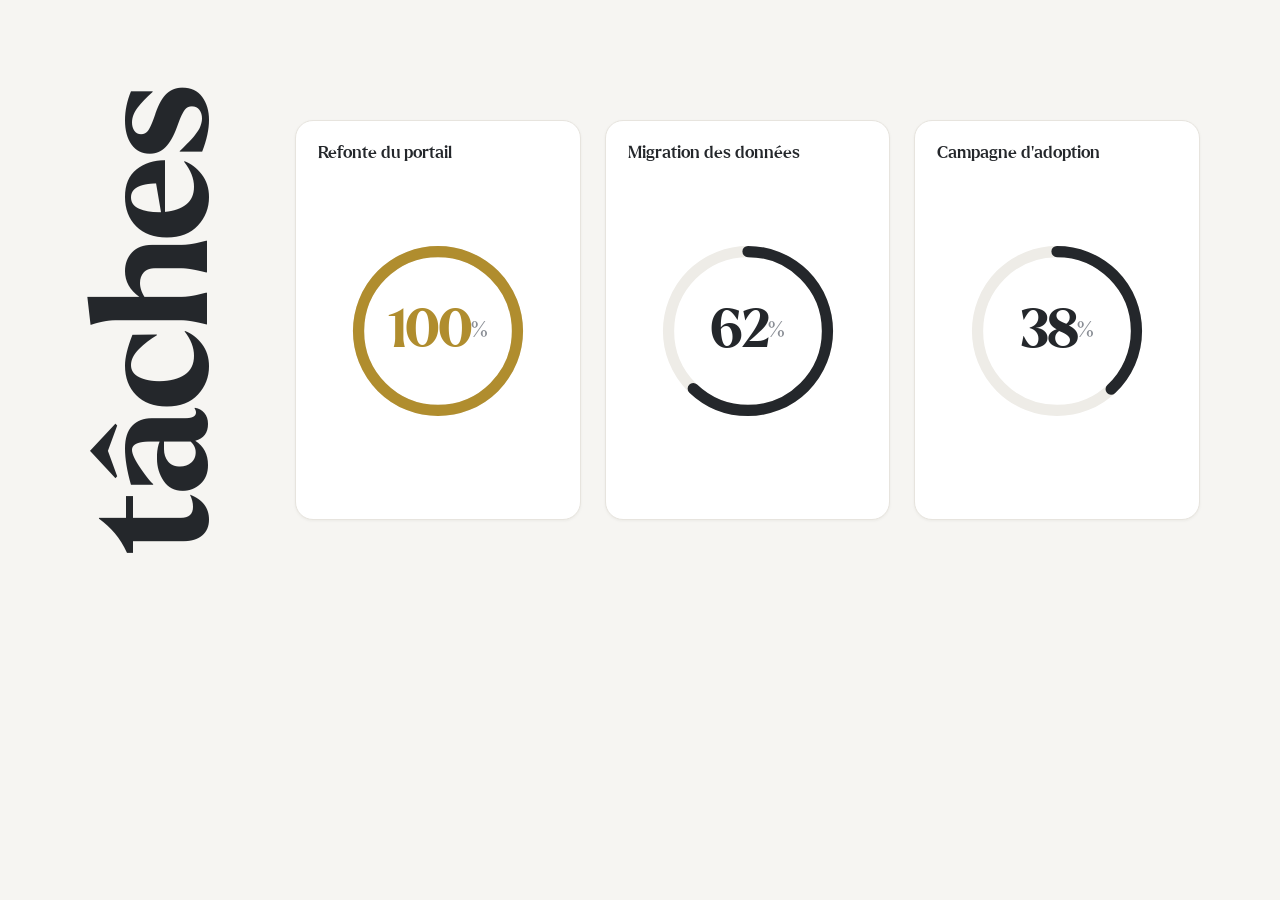
==== assets/og-card.html @ 3244e7fd "Carte sociale du dépôt Reprend le langage visuel de la page — titre vertical en Larken et jauges cir" ====
<!DOCTYPE html><html lang="fr"><head><meta charset="utf-8"><style>
  /* Larken — fontes fournies par l'utilisateur, embarquées en base64 */
  @font-face {
    font-family: 'Larken';
    font-weight: 400;
    font-style: normal;
    font-display: swap;
    src: url([data-uri]) format('woff2');
  }
  @font-face {
    font-family: 'Larken';
    font-weight: 500 600;
    font-style: normal;
    font-display: swap;
    src: url([data-uri]) format('woff2');
  }
  @font-face {
    font-family: 'Larken';
    font-weight: 700 900;
    font-style: normal;
    font-display: swap;
    src: url([data-uri]) format('woff2');
  }

:root { --bg:#f6f5f2; --panel:#fff; --edge:#e7e4de; --ink:#24272b;
         --dim:#8b8f96; --track:#eeece7; --gold:#b08d2e; }
* { margin:0; padding:0; box-sizing:border-box; }
body { width:1280px; height:640px; background:var(--bg); color:var(--ink);
        font-family:'Larken',Georgia,serif; display:flex; align-items:center;
        gap:55px; padding:0 80px; overflow:hidden; }   /* 80px = zone sûre du gabarit */

.mot { writing-mode:vertical-rl; transform:rotate(180deg); font-size:160px;
        font-weight:700; line-height:1; letter-spacing:-.02em; flex-shrink:0; }

.grille { display:flex; gap:24px; flex:1; }
.carte { flex:1; height:400px; background:var(--panel); border:1px solid var(--edge);
          border-radius:18px; padding:22px; display:flex; flex-direction:column;
          box-shadow:0 1px 3px rgba(30,30,25,.05); }
.titre-carte { font-size:17px; font-weight:600; line-height:1.3; }

.jauge { position:relative; width:190px; aspect-ratio:1; margin:auto; }
.jauge svg { width:100%; height:100%; display:block; }
.valeur { position:absolute; inset:0; display:flex; align-items:center;
           justify-content:center; font-size:53px; font-weight:700;
           letter-spacing:-.037em; font-variant-numeric:tabular-nums; }
.unite { font-size:.42em; font-weight:500; color:var(--dim);
          letter-spacing:0; vertical-align:.83em; }
</style></head><body>
<div class="mot">tâches</div>
<div class="grille">
<div class="carte"><div class="titre-carte">Refonte du portail</div><div class="jauge">
      <svg viewBox="0 0 220 220">
        <circle cx="110" cy="110" r="92" fill="none" stroke="var(--track)" stroke-width="13"/>
        <circle cx="110" cy="110" r="92" fill="none" stroke="var(--gold)" stroke-width="13"
                stroke-linecap="round" transform="rotate(-90 110 110)"
                stroke-dasharray="578.05" stroke-dashoffset="0.00"/>
      </svg>
      <div class="valeur" style="color:var(--gold)">100<span class="unite">%</span></div>
    </div></div>
<div class="carte"><div class="titre-carte">Migration des données</div><div class="jauge">
      <svg viewBox="0 0 220 220">
        <circle cx="110" cy="110" r="92" fill="none" stroke="var(--track)" stroke-width="13"/>
        <circle cx="110" cy="110" r="92" fill="none" stroke="var(--ink)" stroke-width="13"
                stroke-linecap="round" transform="rotate(-90 110 110)"
                stroke-dasharray="578.05" stroke-dashoffset="219.66"/>
      </svg>
      <div class="valeur" style="color:var(--ink)">62<span class="unite">%</span></div>
    </div></div>
<div class="carte"><div class="titre-carte">Campagne d'adoption</div><div class="jauge">
      <svg viewBox="0 0 220 220">
        <circle cx="110" cy="110" r="92" fill="none" stroke="var(--track)" stroke-width="13"/>
        <circle cx="110" cy="110" r="92" fill="none" stroke="var(--ink)" stroke-width="13"
                stroke-linecap="round" transform="rotate(-90 110 110)"
                stroke-dasharray="578.05" stroke-dashoffset="358.39"/>
      </svg>
      <div class="valeur" style="color:var(--ink)">38<span class="unite">%</span></div>
    </div></div>
</div>
</body></html>
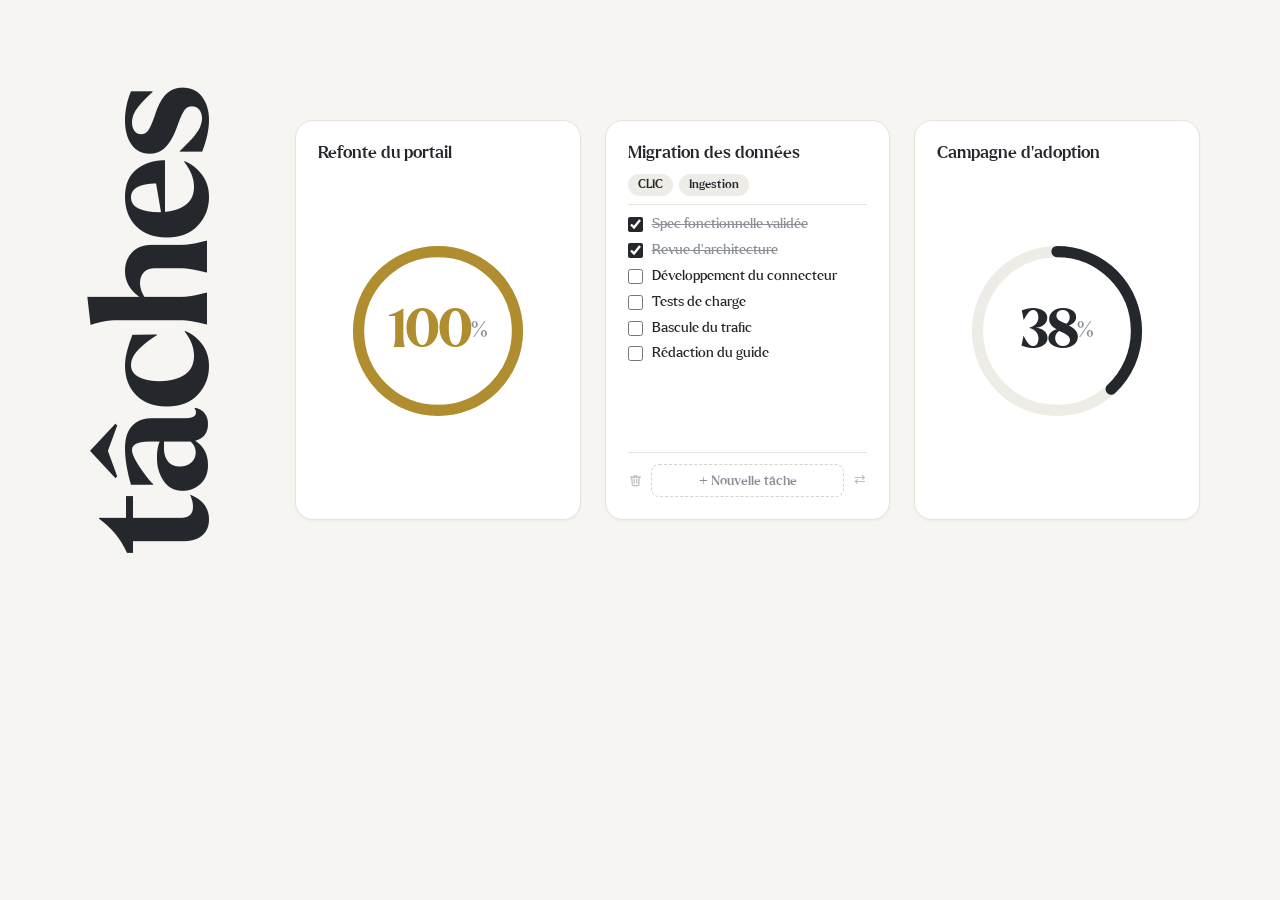
==== commit 823bdd2c: "Carte sociale : montrer le verso d une carte La vignette ne montrait que des jauges : rien ne laissa" ====
--- a/assets/og-card.html
+++ b/assets/og-card.html
@@ -23,7 +23,7 @@
   }
 
 :root { --bg:#f6f5f2; --panel:#fff; --edge:#e7e4de; --ink:#24272b;
-         --dim:#8b8f96; --track:#eeece7; --gold:#b08d2e; }
+         --dim:#8b8f96; --faint:#b9bcc1; --track:#eeece7; --gold:#b08d2e; --dash:#d5d2ca; }
 * { margin:0; padding:0; box-sizing:border-box; }
 body { width:1280px; height:640px; background:var(--bg); color:var(--ink);
         font-family:'Larken',Georgia,serif; display:flex; align-items:center;
@@ -45,6 +45,24 @@
            letter-spacing:-.037em; font-variant-numeric:tabular-nums; }
 .unite { font-size:.42em; font-weight:500; color:var(--dim);
           letter-spacing:0; vertical-align:.83em; }
+
+/* Verso : la même carte, retournée, pour montrer la liste qu'elle abrite */
+.tags { display:flex; gap:6px; padding:9px 0 8px; border-bottom:1px solid var(--edge); }
+.tag { font-size:12px; font-weight:500; padding:3px 10px;
+        border-radius:999px; background:var(--track); }
+.taches { list-style:none; flex:1; padding-top:11px; display:flex;
+           flex-direction:column; gap:9px; }
+.tache { display:flex; align-items:center; gap:9px; font-size:13.5px; line-height:1.25; }
+.tache input { width:15px; height:15px; accent-color:var(--ink); flex-shrink:0; margin:0; }
+.tache.faite span { text-decoration:line-through; color:var(--dim); }
+
+.barre { display:flex; align-items:center; gap:8px;
+          border-top:1px solid var(--edge); padding-top:11px; }
+.ic { width:15px; height:15px; color:var(--faint); flex-shrink:0; }
+.flip { font-size:14px; line-height:1; text-align:center; }
+.ajout { flex:1; text-align:center; font-size:12.5px; font-weight:500; color:var(--dim);
+          border:1.5px dashed var(--dash); border-radius:8px; padding:6px 4px; }
+.plus { font-size:15px; font-weight:400; }
 </style></head><body>
 <div class="mot">tâches</div>
 <div class="grille">
@@ -57,15 +75,21 @@
       </svg>
       <div class="valeur" style="color:var(--gold)">100<span class="unite">%</span></div>
     </div></div>
-<div class="carte"><div class="titre-carte">Migration des données</div><div class="jauge">
-      <svg viewBox="0 0 220 220">
-        <circle cx="110" cy="110" r="92" fill="none" stroke="var(--track)" stroke-width="13"/>
-        <circle cx="110" cy="110" r="92" fill="none" stroke="var(--ink)" stroke-width="13"
-                stroke-linecap="round" transform="rotate(-90 110 110)"
-                stroke-dasharray="578.05" stroke-dashoffset="219.66"/>
-      </svg>
-      <div class="valeur" style="color:var(--ink)">62<span class="unite">%</span></div>
-    </div></div>
+<div class="carte verso">
+      <div class="titre-carte">Migration des données</div>
+      <div class="tags"><span class="tag">CLIC</span><span class="tag">Ingestion</span></div>
+      <ul class="taches"><li class="tache faite"><input type="checkbox" checked><span>Spec fonctionnelle validée</span></li><li class="tache faite"><input type="checkbox" checked><span>Revue d'architecture</span></li><li class="tache"><input type="checkbox"><span>Développement du connecteur</span></li><li class="tache"><input type="checkbox"><span>Tests de charge</span></li><li class="tache"><input type="checkbox"><span>Bascule du trafic</span></li><li class="tache"><input type="checkbox"><span>Rédaction du guide</span></li></ul>
+      <div class="barre">
+        <svg class="ic" viewBox="0 0 16 16" fill="none" stroke="currentColor"
+             stroke-width="1.3" stroke-linecap="round" stroke-linejoin="round">
+          <path d="M2.7 4.3h10.6"/><path d="M6.4 4.3V3h3.2v1.3"/>
+          <path d="M4 4.3l.55 8.2a1 1 0 0 0 1 .95h4.9a1 1 0 0 0 1-.95L12 4.3"/>
+          <path d="M6.6 6.9v3.8M9.4 6.9v3.8"/>
+        </svg>
+        <span class="ajout"><span class="plus">+</span> Nouvelle tâche</span>
+        <span class="ic flip">⇄</span>
+      </div>
+    </div>
 <div class="carte"><div class="titre-carte">Campagne d'adoption</div><div class="jauge">
       <svg viewBox="0 0 220 220">
         <circle cx="110" cy="110" r="92" fill="none" stroke="var(--track)" stroke-width="13"/>
